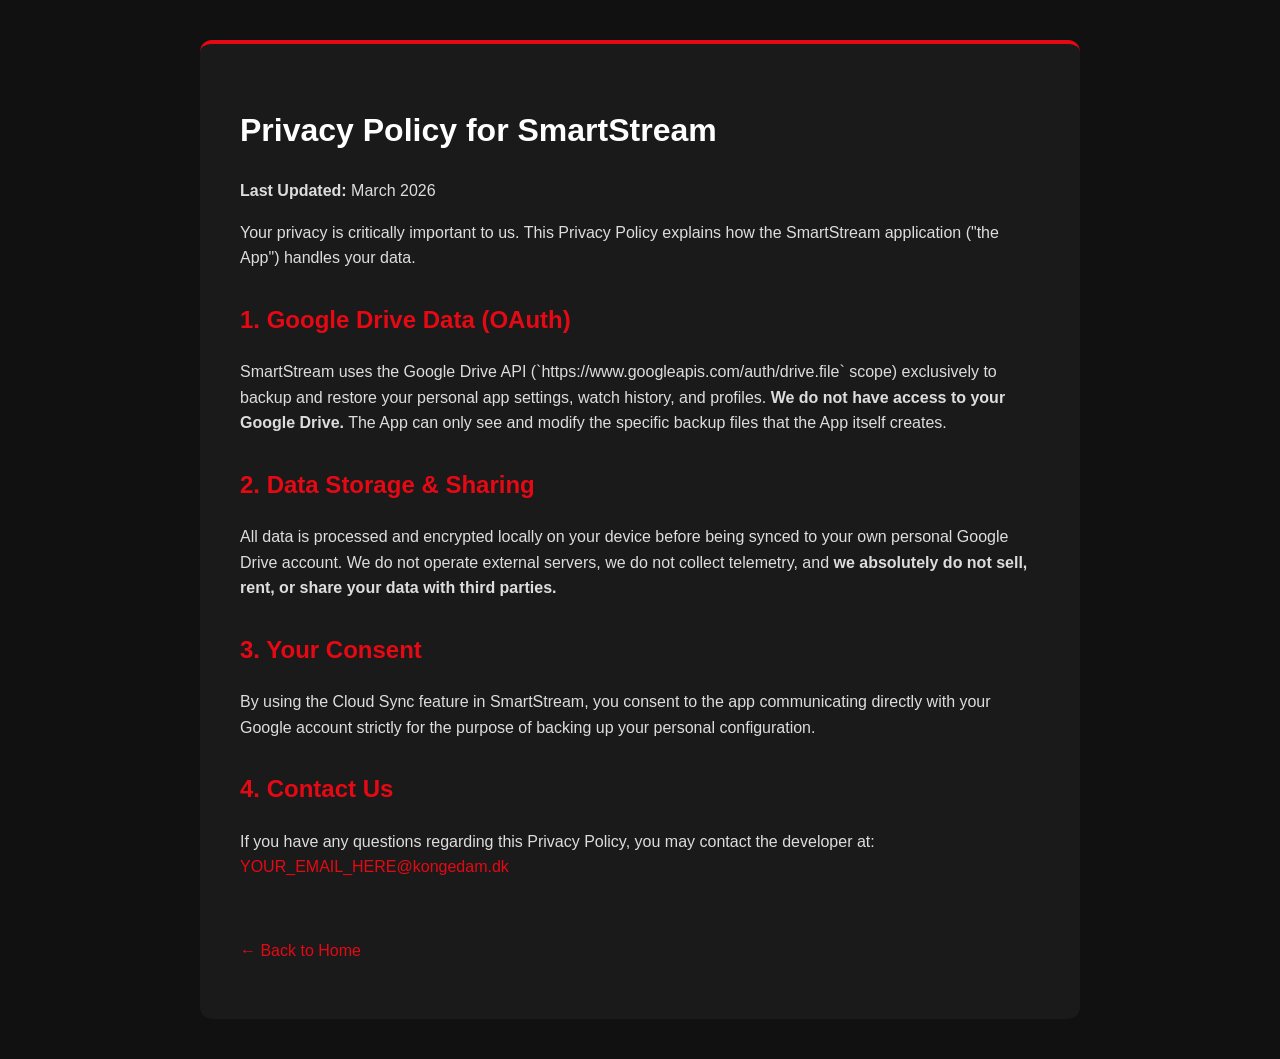
==== privacy-policy.html @ f8021d4a "Add files via upload" ====
<!DOCTYPE html>
<html lang="en">
<head>
    <meta charset="UTF-8">
    <meta name="viewport" content="width=device-width, initial-scale=1.0">
    <title>SmartStream - Privacy Policy</title>
    <style>
        body {
            background-color: #111111;
            color: #dddddd;
            font-family: Arial, sans-serif;
            line-height: 1.6;
            margin: 0;
            padding: 40px 20px;
        }
        .container {
            max-width: 800px;
            margin: 0 auto;
            background-color: #1A1A1A;
            padding: 40px;
            border-radius: 12px;
            border-top: 4px solid #E50914;
        }
        h1 { color: #ffffff; }
        h2 { color: #E50914; margin-top: 30px; }
        a { color: #E50914; text-decoration: none; }
        a:hover { text-decoration: underline; }
    </style>
</head>
<body>

<div class="container">
    <h1>Privacy Policy for SmartStream</h1>
    <p><strong>Last Updated:</strong> March 2026</p>

    <p>Your privacy is critically important to us. This Privacy Policy explains how the SmartStream application ("the App") handles your data.</p>

    <h2>1. Google Drive Data (OAuth)</h2>
    <p>SmartStream uses the Google Drive API (`https://www.googleapis.com/auth/drive.file` scope) exclusively to backup and restore your personal app settings, watch history, and profiles. 
    <strong>We do not have access to your Google Drive.</strong> The App can only see and modify the specific backup files that the App itself creates.</p>

    <h2>2. Data Storage & Sharing</h2>
    <p>All data is processed and encrypted locally on your device before being synced to your own personal Google Drive account. We do not operate external servers, we do not collect telemetry, and <strong>we absolutely do not sell, rent, or share your data with third parties.</strong></p>

    <h2>3. Your Consent</h2>
    <p>By using the Cloud Sync feature in SmartStream, you consent to the app communicating directly with your Google account strictly for the purpose of backing up your personal configuration.</p>

    <h2>4. Contact Us</h2>
    <p>If you have any questions regarding this Privacy Policy, you may contact the developer at: <br>
    <a href="mailto:YOUR_EMAIL_HERE@kongedam.dk">YOUR_EMAIL_HERE@kongedam.dk</a></p>

    <br>
    <p><a href="index.html">&larr; Back to Home</a></p>
</div>

</body>
</html>
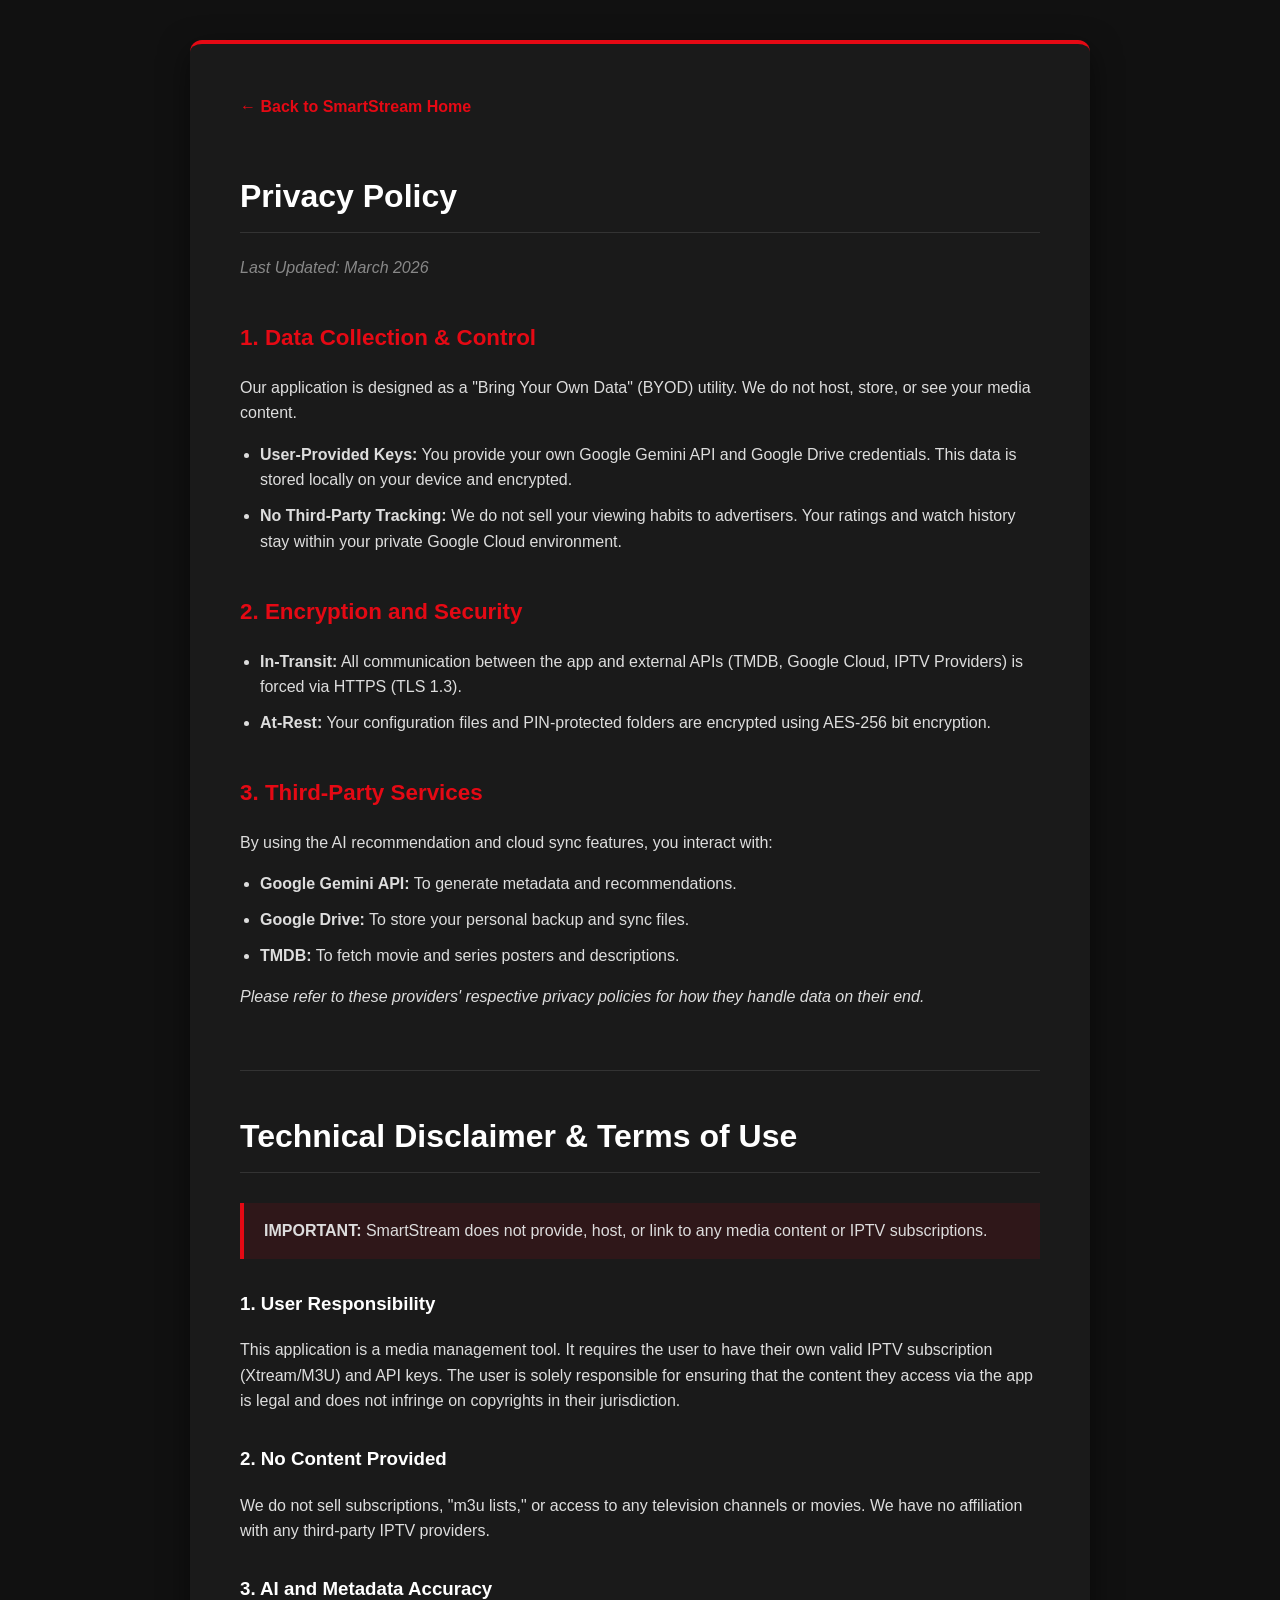
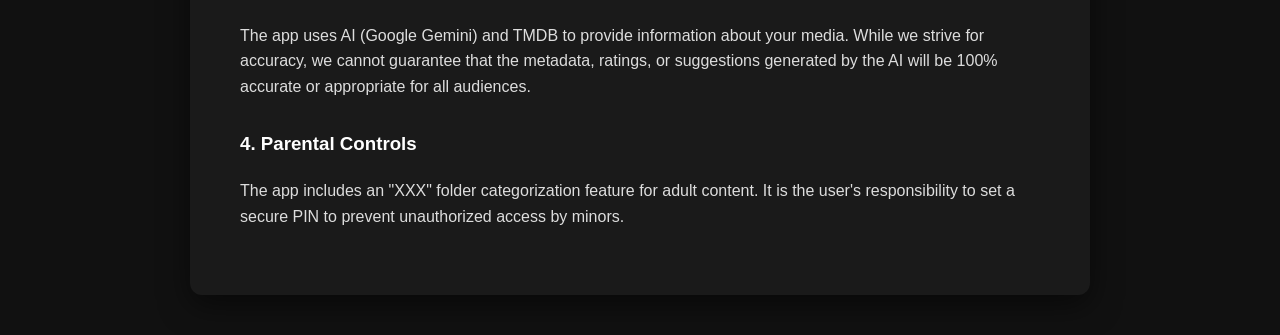
==== commit 73995912: "Add files via upload" ====
--- a/privacy-policy.html
+++ b/privacy-policy.html
@@ -3,12 +3,18 @@
 <head>
     <meta charset="UTF-8">
     <meta name="viewport" content="width=device-width, initial-scale=1.0">
-    <title>SmartStream - Privacy Policy</title>
+    <title>SmartStream | Privacy Policy & Terms</title>
     <style>
+        :root {
+            --bg-color: #111111;
+            --surface-color: #1a1a1a;
+            --primary-color: #E50914;
+            --text-main: #dddddd;
+        }
         body {
-            background-color: #111111;
-            color: #dddddd;
-            font-family: Arial, sans-serif;
+            background-color: var(--bg-color);
+            color: var(--text-main);
+            font-family: -apple-system, BlinkMacSystemFont, 'Segoe UI', Roboto, sans-serif;
             line-height: 1.6;
             margin: 0;
             padding: 40px 20px;
@@ -16,41 +22,80 @@
         .container {
             max-width: 800px;
             margin: 0 auto;
-            background-color: #1A1A1A;
-            padding: 40px;
+            background-color: var(--surface-color);
+            padding: 50px;
             border-radius: 12px;
-            border-top: 4px solid #E50914;
+            border-top: 4px solid var(--primary-color);
+            box-shadow: 0 10px 30px rgba(0,0,0,0.5);
         }
-        h1 { color: #ffffff; }
-        h2 { color: #E50914; margin-top: 30px; }
-        a { color: #E50914; text-decoration: none; }
+        h1 { color: #ffffff; border-bottom: 1px solid #333; padding-bottom: 10px; }
+        h2 { color: var(--primary-color); margin-top: 40px; font-size: 1.4em; }
+        h3 { color: #ffffff; margin-top: 30px; }
+        ul { padding-left: 20px; }
+        li { margin-bottom: 10px; }
+        a { color: var(--primary-color); text-decoration: none; }
         a:hover { text-decoration: underline; }
+        .date { color: #888; font-style: italic; }
+        .header-link { display: inline-block; margin-bottom: 30px; font-weight: bold; }
+        
+        .warning-box {
+            background-color: rgba(229, 9, 20, 0.1);
+            border-left: 4px solid var(--primary-color);
+            padding: 15px 20px;
+            margin: 30px 0;
+        }
     </style>
 </head>
 <body>
 
 <div class="container">
-    <h1>Privacy Policy for SmartStream</h1>
-    <p><strong>Last Updated:</strong> March 2026</p>
+    <a href="index.html" class="header-link">&larr; Back to SmartStream Home</a>
 
-    <p>Your privacy is critically important to us. This Privacy Policy explains how the SmartStream application ("the App") handles your data.</p>
+    <h1>Privacy Policy</h1>
+    <p class="date">Last Updated: March 2026</p>
 
-    <h2>1. Google Drive Data (OAuth)</h2>
-    <p>SmartStream uses the Google Drive API (`https://www.googleapis.com/auth/drive.file` scope) exclusively to backup and restore your personal app settings, watch history, and profiles. 
-    <strong>We do not have access to your Google Drive.</strong> The App can only see and modify the specific backup files that the App itself creates.</p>
+    <h2>1. Data Collection & Control</h2>
+    <p>Our application is designed as a "Bring Your Own Data" (BYOD) utility. We do not host, store, or see your media content.</p>
+    <ul>
+        <li><strong>User-Provided Keys:</strong> You provide your own Google Gemini API and Google Drive credentials. This data is stored locally on your device and encrypted.</li>
+        <li><strong>No Third-Party Tracking:</strong> We do not sell your viewing habits to advertisers. Your ratings and watch history stay within your private Google Cloud environment.</li>
+    </ul>
 
-    <h2>2. Data Storage & Sharing</h2>
-    <p>All data is processed and encrypted locally on your device before being synced to your own personal Google Drive account. We do not operate external servers, we do not collect telemetry, and <strong>we absolutely do not sell, rent, or share your data with third parties.</strong></p>
+    <h2>2. Encryption and Security</h2>
+    <ul>
+        <li><strong>In-Transit:</strong> All communication between the app and external APIs (TMDB, Google Cloud, IPTV Providers) is forced via HTTPS (TLS 1.3).</li>
+        <li><strong>At-Rest:</strong> Your configuration files and PIN-protected folders are encrypted using AES-256 bit encryption.</li>
+    </ul>
 
-    <h2>3. Your Consent</h2>
-    <p>By using the Cloud Sync feature in SmartStream, you consent to the app communicating directly with your Google account strictly for the purpose of backing up your personal configuration.</p>
+    <h2>3. Third-Party Services</h2>
+    <p>By using the AI recommendation and cloud sync features, you interact with:</p>
+    <ul>
+        <li><strong>Google Gemini API:</strong> To generate metadata and recommendations.</li>
+        <li><strong>Google Drive:</strong> To store your personal backup and sync files.</li>
+        <li><strong>TMDB:</strong> To fetch movie and series posters and descriptions.</li>
+    </ul>
+    <p><em>Please refer to these providers' respective privacy policies for how they handle data on their end.</em></p>
 
-    <h2>4. Contact Us</h2>
-    <p>If you have any questions regarding this Privacy Policy, you may contact the developer at: <br>
-    <a href="mailto:YOUR_EMAIL_HERE@kongedam.dk">YOUR_EMAIL_HERE@kongedam.dk</a></p>
+    <hr style="border: 0; border-top: 1px solid #333; margin: 60px 0 40px;">
 
-    <br>
-    <p><a href="index.html">&larr; Back to Home</a></p>
+    <h1>Technical Disclaimer & Terms of Use</h1>
+
+    <div class="warning-box">
+        <strong>IMPORTANT:</strong> SmartStream does not provide, host, or link to any media content or IPTV subscriptions.
+    </div>
+
+    <h3>1. User Responsibility</h3>
+    <p>This application is a media management tool. It requires the user to have their own valid IPTV subscription (Xtream/M3U) and API keys. The user is solely responsible for ensuring that the content they access via the app is legal and does not infringe on copyrights in their jurisdiction.</p>
+
+    <h3>2. No Content Provided</h3>
+    <p>We do not sell subscriptions, "m3u lists," or access to any television channels or movies. We have no affiliation with any third-party IPTV providers.</p>
+
+    <h3>3. AI and Metadata Accuracy</h3>
+    <p>The app uses AI (Google Gemini) and TMDB to provide information about your media. While we strive for accuracy, we cannot guarantee that the metadata, ratings, or suggestions generated by the AI will be 100% accurate or appropriate for all audiences.</p>
+
+    <h3>4. Parental Controls</h3>
+    <p>The app includes an "XXX" folder categorization feature for adult content. It is the user's responsibility to set a secure PIN to prevent unauthorized access by minors.</p>
+
 </div>
 
 </body>
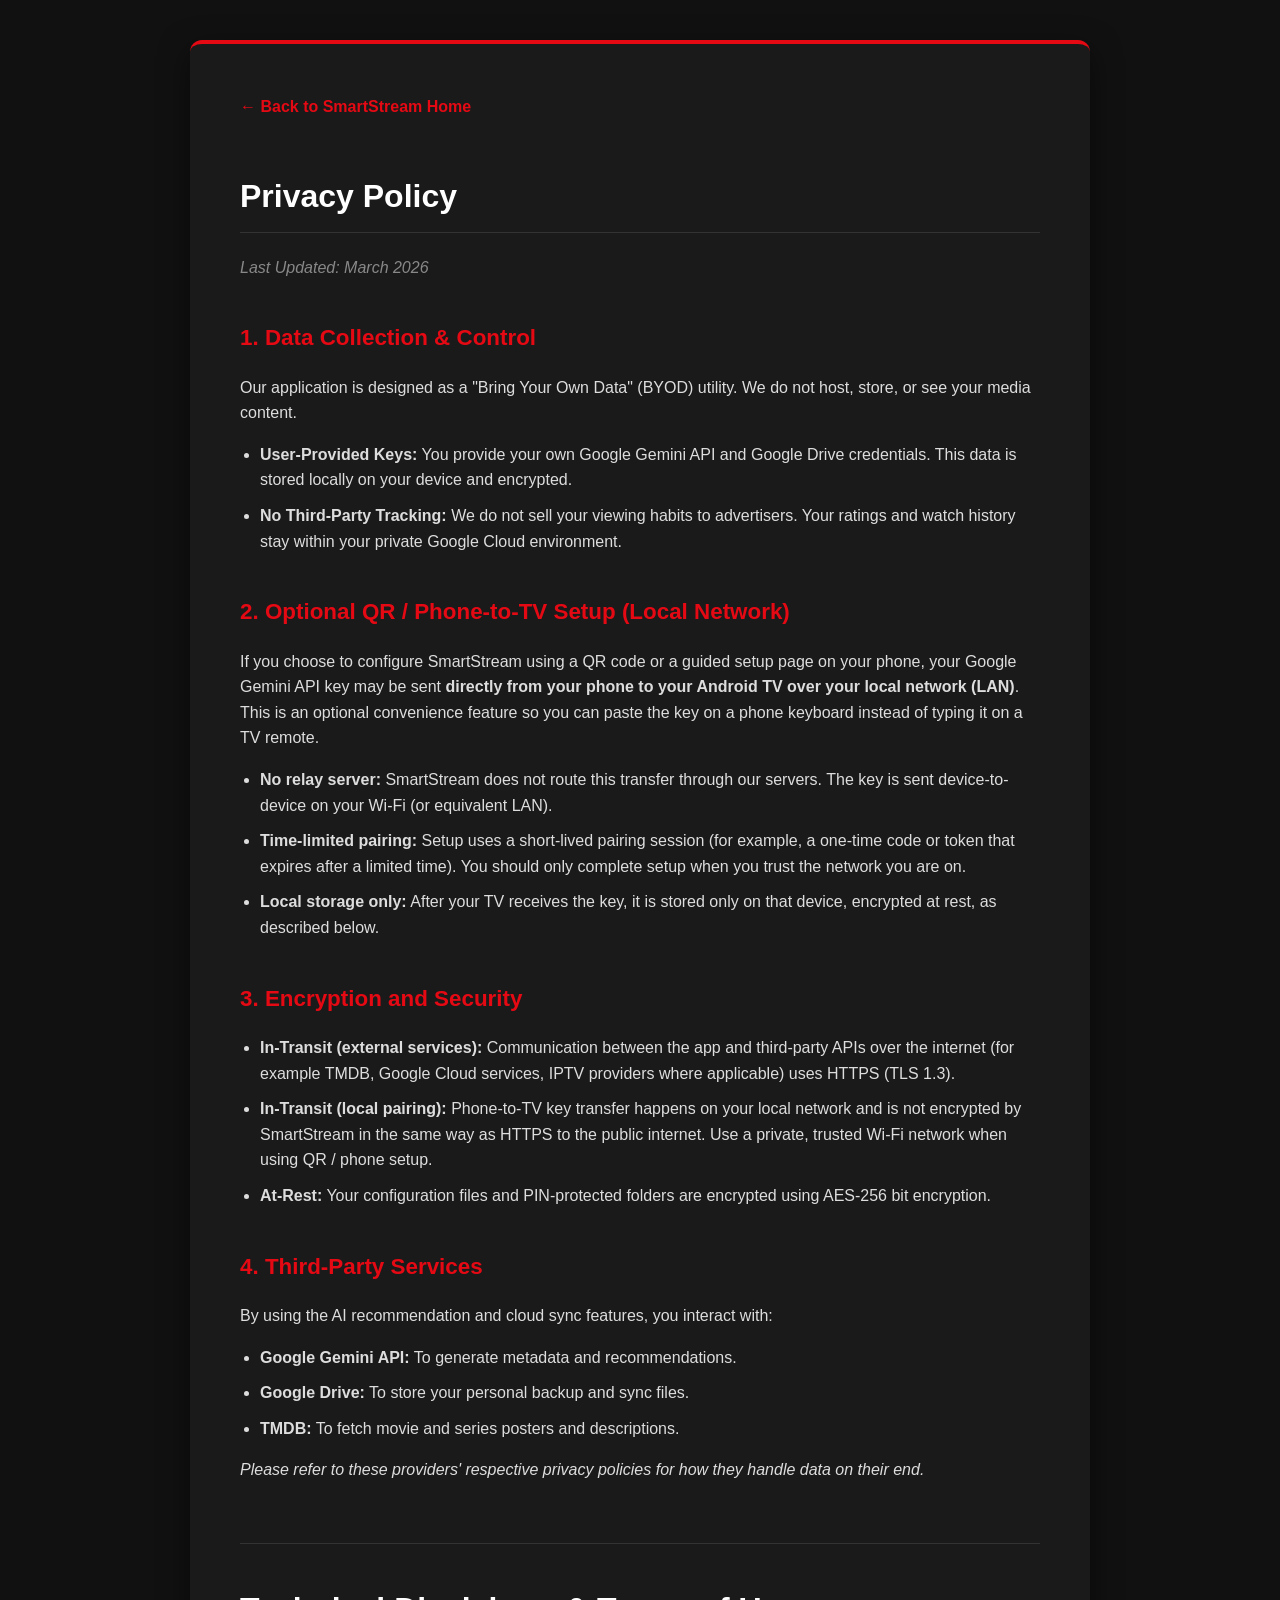
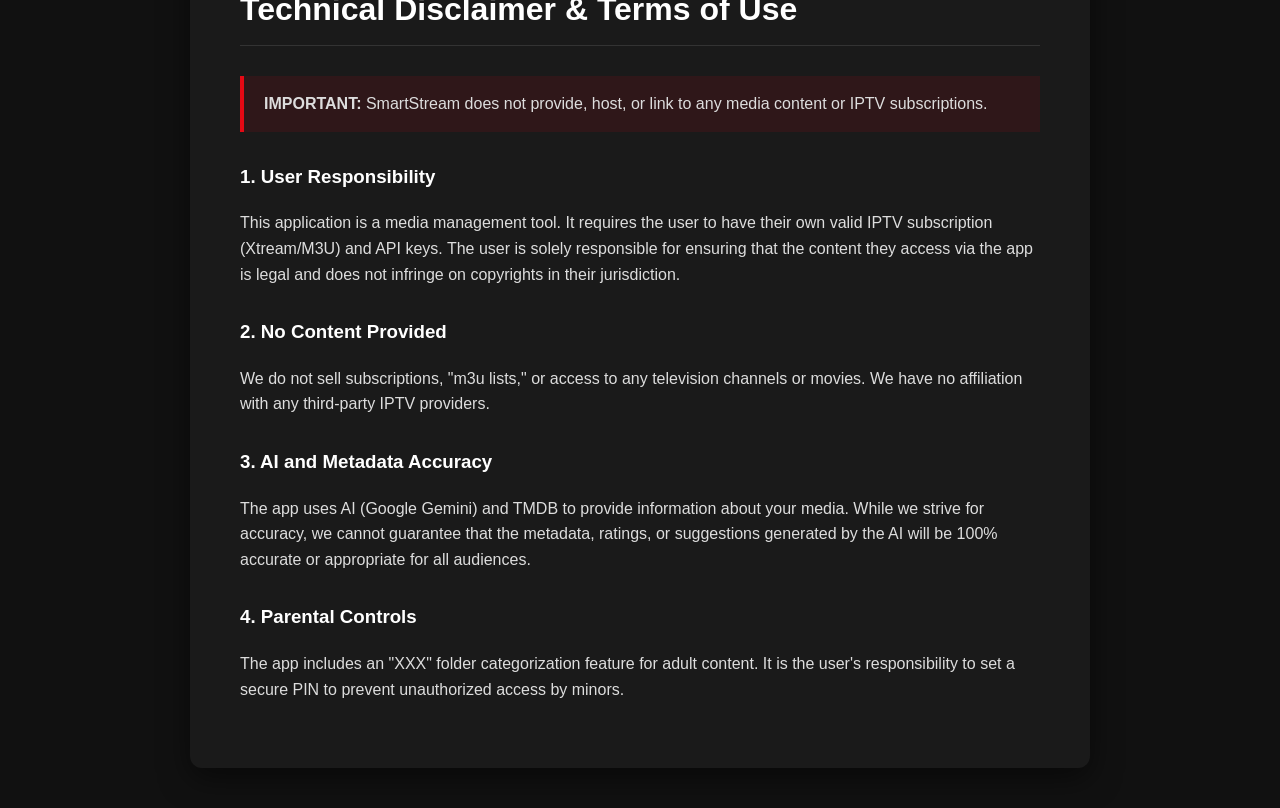
==== commit 756df5ee: "Update privacy-policy.html" ====
--- a/privacy-policy.html
+++ b/privacy-policy.html
@@ -47,27 +47,30 @@
     </style>
 </head>
 <body>
-
 <div class="container">
     <a href="index.html" class="header-link">&larr; Back to SmartStream Home</a>
-
     <h1>Privacy Policy</h1>
     <p class="date">Last Updated: March 2026</p>
-
     <h2>1. Data Collection & Control</h2>
     <p>Our application is designed as a "Bring Your Own Data" (BYOD) utility. We do not host, store, or see your media content.</p>
     <ul>
         <li><strong>User-Provided Keys:</strong> You provide your own Google Gemini API and Google Drive credentials. This data is stored locally on your device and encrypted.</li>
         <li><strong>No Third-Party Tracking:</strong> We do not sell your viewing habits to advertisers. Your ratings and watch history stay within your private Google Cloud environment.</li>
     </ul>
-
-    <h2>2. Encryption and Security</h2>
+    <h2>2. Optional QR / Phone-to-TV Setup (Local Network)</h2>
+    <p>If you choose to configure SmartStream using a QR code or a guided setup page on your phone, your Google Gemini API key may be sent <strong>directly from your phone to your Android TV over your local network (LAN)</strong>. This is an optional convenience feature so you can paste the key on a phone keyboard instead of typing it on a TV remote.</p>
     <ul>
-        <li><strong>In-Transit:</strong> All communication between the app and external APIs (TMDB, Google Cloud, IPTV Providers) is forced via HTTPS (TLS 1.3).</li>
+        <li><strong>No relay server:</strong> SmartStream does not route this transfer through our servers. The key is sent device-to-device on your Wi‑Fi (or equivalent LAN).</li>
+        <li><strong>Time-limited pairing:</strong> Setup uses a short-lived pairing session (for example, a one-time code or token that expires after a limited time). You should only complete setup when you trust the network you are on.</li>
+        <li><strong>Local storage only:</strong> After your TV receives the key, it is stored only on that device, encrypted at rest, as described below.</li>
+    </ul>
+    <h2>3. Encryption and Security</h2>
+    <ul>
+        <li><strong>In-Transit (external services):</strong> Communication between the app and third-party APIs over the internet (for example TMDB, Google Cloud services, IPTV providers where applicable) uses HTTPS (TLS 1.3).</li>
+        <li><strong>In-Transit (local pairing):</strong> Phone-to-TV key transfer happens on your local network and is not encrypted by SmartStream in the same way as HTTPS to the public internet. Use a private, trusted Wi‑Fi network when using QR / phone setup.</li>
         <li><strong>At-Rest:</strong> Your configuration files and PIN-protected folders are encrypted using AES-256 bit encryption.</li>
     </ul>
-
-    <h2>3. Third-Party Services</h2>
+    <h2>4. Third-Party Services</h2>
     <p>By using the AI recommendation and cloud sync features, you interact with:</p>
     <ul>
         <li><strong>Google Gemini API:</strong> To generate metadata and recommendations.</li>
@@ -75,28 +78,19 @@
         <li><strong>TMDB:</strong> To fetch movie and series posters and descriptions.</li>
     </ul>
     <p><em>Please refer to these providers' respective privacy policies for how they handle data on their end.</em></p>
-
     <hr style="border: 0; border-top: 1px solid #333; margin: 60px 0 40px;">
-
     <h1>Technical Disclaimer & Terms of Use</h1>
-
     <div class="warning-box">
         <strong>IMPORTANT:</strong> SmartStream does not provide, host, or link to any media content or IPTV subscriptions.
     </div>
-
     <h3>1. User Responsibility</h3>
     <p>This application is a media management tool. It requires the user to have their own valid IPTV subscription (Xtream/M3U) and API keys. The user is solely responsible for ensuring that the content they access via the app is legal and does not infringe on copyrights in their jurisdiction.</p>
-
     <h3>2. No Content Provided</h3>
     <p>We do not sell subscriptions, "m3u lists," or access to any television channels or movies. We have no affiliation with any third-party IPTV providers.</p>
-
     <h3>3. AI and Metadata Accuracy</h3>
     <p>The app uses AI (Google Gemini) and TMDB to provide information about your media. While we strive for accuracy, we cannot guarantee that the metadata, ratings, or suggestions generated by the AI will be 100% accurate or appropriate for all audiences.</p>
-
     <h3>4. Parental Controls</h3>
     <p>The app includes an "XXX" folder categorization feature for adult content. It is the user's responsibility to set a secure PIN to prevent unauthorized access by minors.</p>
-
 </div>
-
 </body>
-</html>+</html>
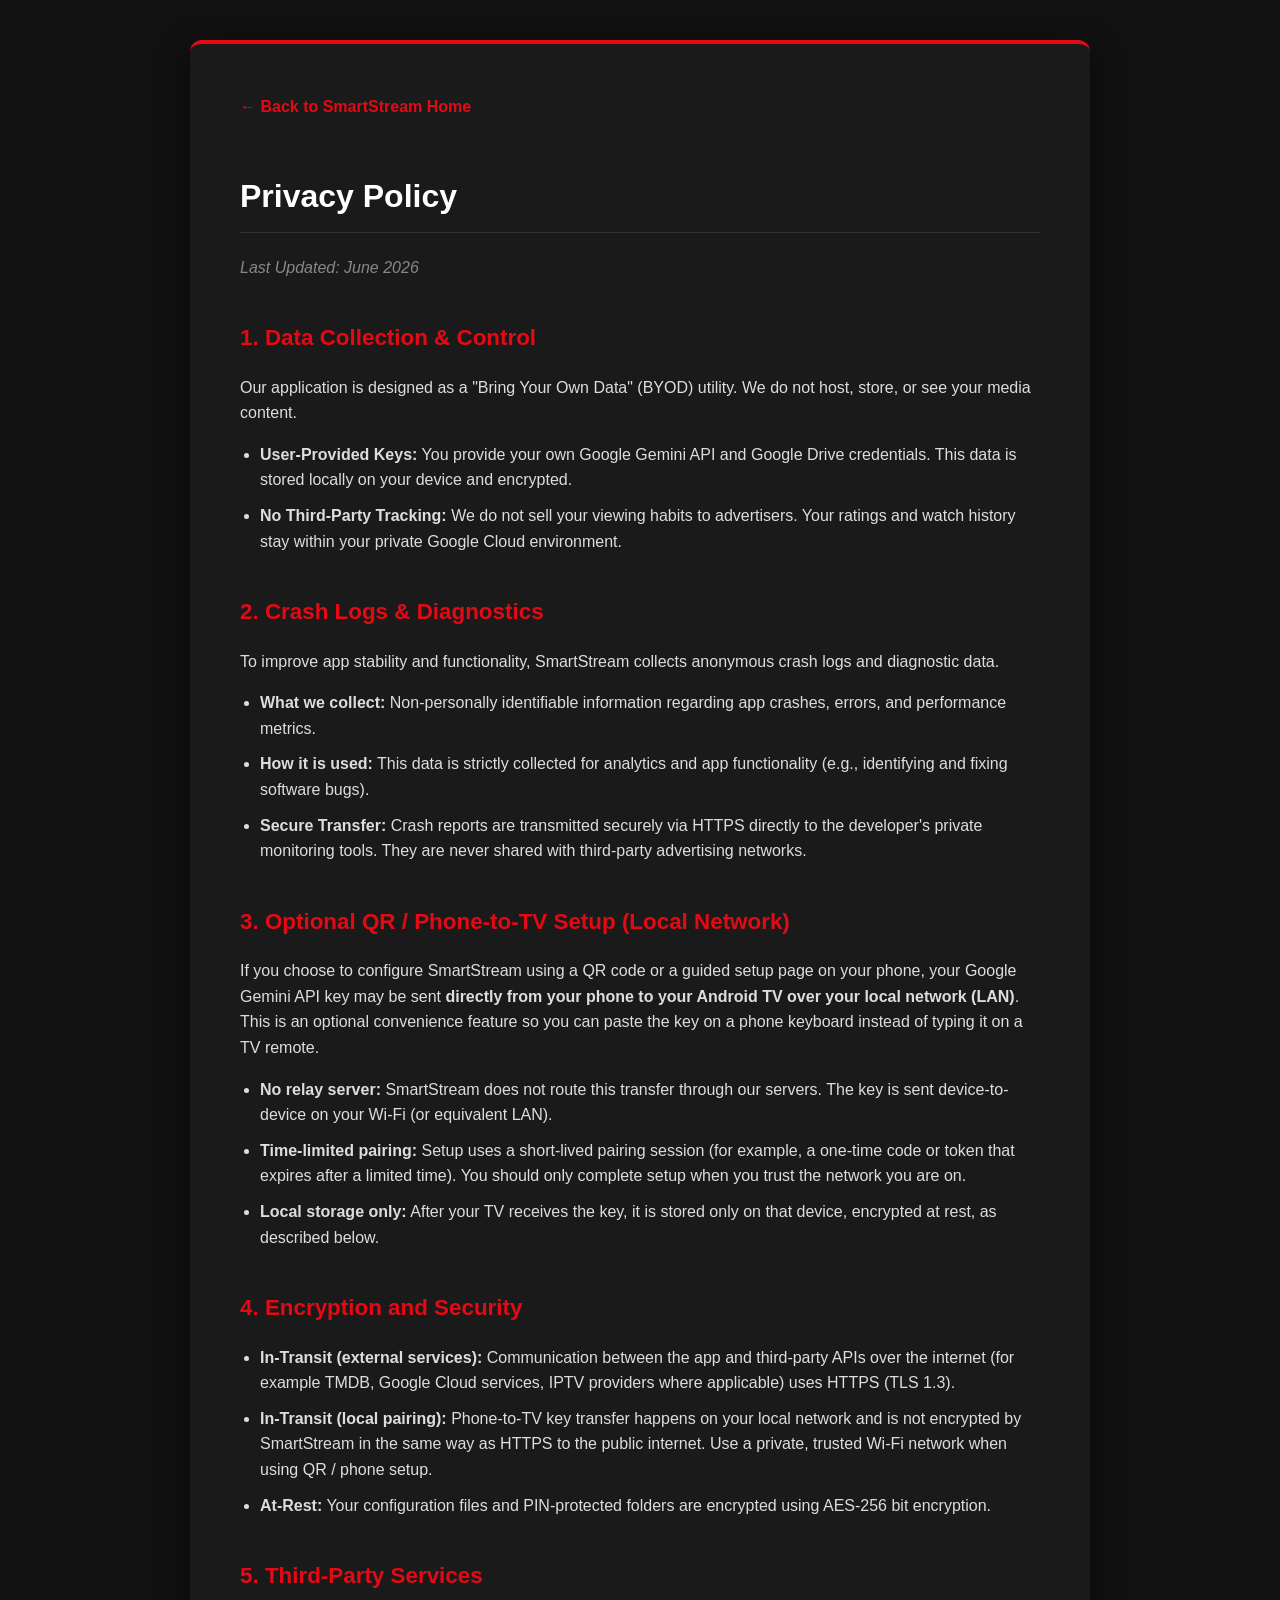
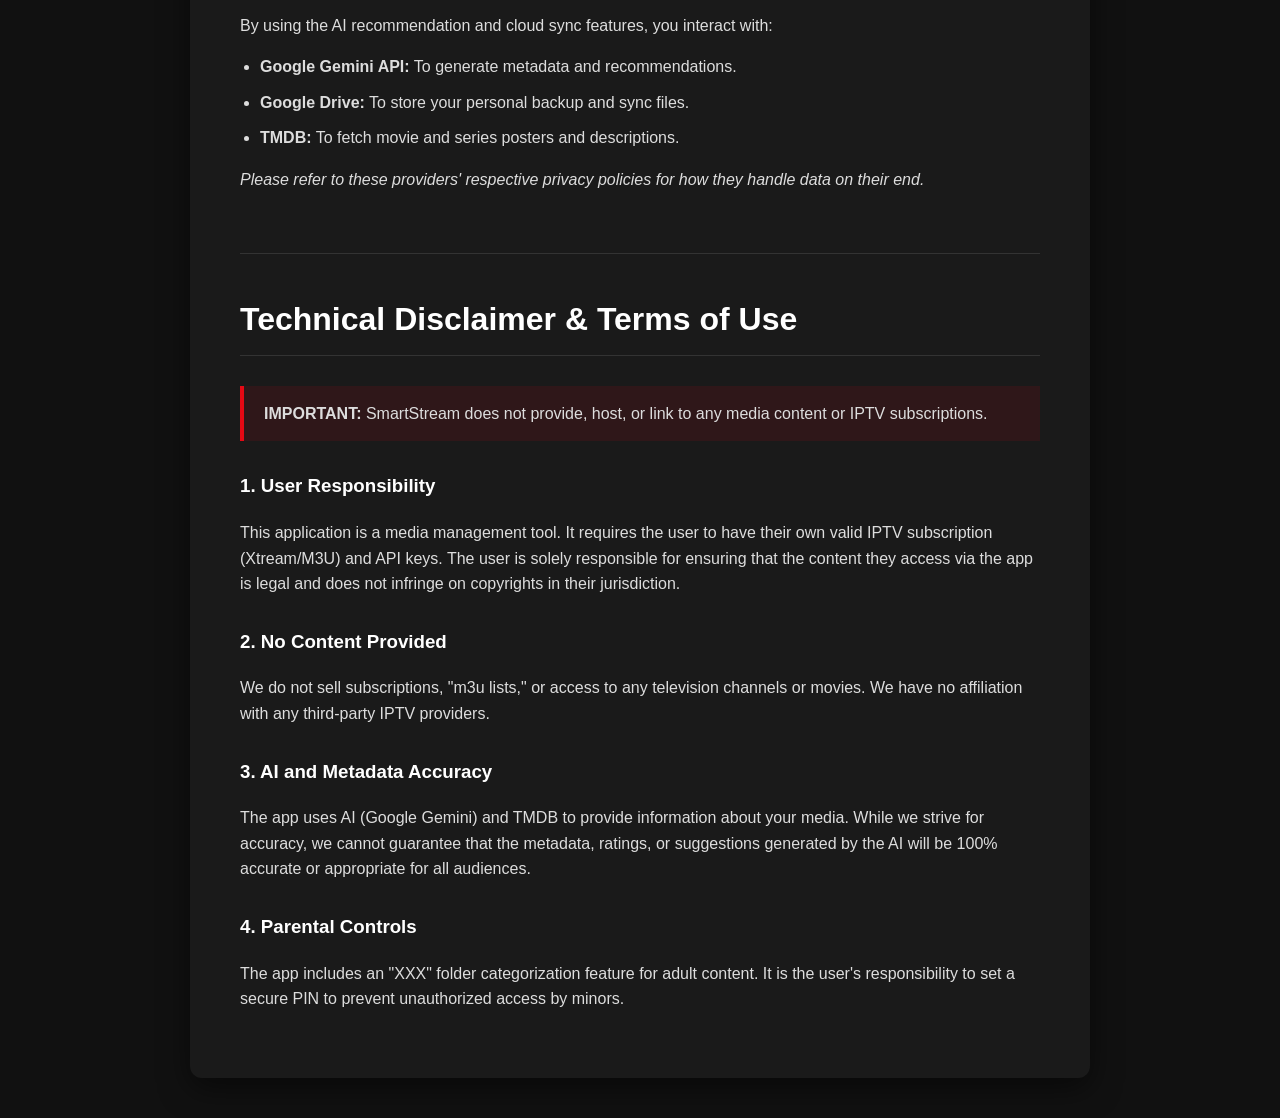
==== commit 16fa6127: "Update privacy-policy.html" ====
--- a/privacy-policy.html
+++ b/privacy-policy.html
@@ -50,27 +50,39 @@
 <div class="container">
     <a href="index.html" class="header-link">&larr; Back to SmartStream Home</a>
     <h1>Privacy Policy</h1>
-    <p class="date">Last Updated: March 2026</p>
+    <p class="date">Last Updated: June 2026</p>
+    
     <h2>1. Data Collection & Control</h2>
     <p>Our application is designed as a "Bring Your Own Data" (BYOD) utility. We do not host, store, or see your media content.</p>
     <ul>
         <li><strong>User-Provided Keys:</strong> You provide your own Google Gemini API and Google Drive credentials. This data is stored locally on your device and encrypted.</li>
         <li><strong>No Third-Party Tracking:</strong> We do not sell your viewing habits to advertisers. Your ratings and watch history stay within your private Google Cloud environment.</li>
     </ul>
-    <h2>2. Optional QR / Phone-to-TV Setup (Local Network)</h2>
+
+    <h2>2. Crash Logs & Diagnostics</h2>
+    <p>To improve app stability and functionality, SmartStream collects anonymous crash logs and diagnostic data.</p>
+    <ul>
+        <li><strong>What we collect:</strong> Non-personally identifiable information regarding app crashes, errors, and performance metrics.</li>
+        <li><strong>How it is used:</strong> This data is strictly collected for analytics and app functionality (e.g., identifying and fixing software bugs).</li>
+        <li><strong>Secure Transfer:</strong> Crash reports are transmitted securely via HTTPS directly to the developer's private monitoring tools. They are never shared with third-party advertising networks.</li>
+    </ul>
+
+    <h2>3. Optional QR / Phone-to-TV Setup (Local Network)</h2>
     <p>If you choose to configure SmartStream using a QR code or a guided setup page on your phone, your Google Gemini API key may be sent <strong>directly from your phone to your Android TV over your local network (LAN)</strong>. This is an optional convenience feature so you can paste the key on a phone keyboard instead of typing it on a TV remote.</p>
     <ul>
         <li><strong>No relay server:</strong> SmartStream does not route this transfer through our servers. The key is sent device-to-device on your Wi‑Fi (or equivalent LAN).</li>
         <li><strong>Time-limited pairing:</strong> Setup uses a short-lived pairing session (for example, a one-time code or token that expires after a limited time). You should only complete setup when you trust the network you are on.</li>
         <li><strong>Local storage only:</strong> After your TV receives the key, it is stored only on that device, encrypted at rest, as described below.</li>
     </ul>
-    <h2>3. Encryption and Security</h2>
+
+    <h2>4. Encryption and Security</h2>
     <ul>
         <li><strong>In-Transit (external services):</strong> Communication between the app and third-party APIs over the internet (for example TMDB, Google Cloud services, IPTV providers where applicable) uses HTTPS (TLS 1.3).</li>
         <li><strong>In-Transit (local pairing):</strong> Phone-to-TV key transfer happens on your local network and is not encrypted by SmartStream in the same way as HTTPS to the public internet. Use a private, trusted Wi‑Fi network when using QR / phone setup.</li>
         <li><strong>At-Rest:</strong> Your configuration files and PIN-protected folders are encrypted using AES-256 bit encryption.</li>
     </ul>
-    <h2>4. Third-Party Services</h2>
+
+    <h2>5. Third-Party Services</h2>
     <p>By using the AI recommendation and cloud sync features, you interact with:</p>
     <ul>
         <li><strong>Google Gemini API:</strong> To generate metadata and recommendations.</li>
@@ -78,17 +90,23 @@
         <li><strong>TMDB:</strong> To fetch movie and series posters and descriptions.</li>
     </ul>
     <p><em>Please refer to these providers' respective privacy policies for how they handle data on their end.</em></p>
+    
     <hr style="border: 0; border-top: 1px solid #333; margin: 60px 0 40px;">
+    
     <h1>Technical Disclaimer & Terms of Use</h1>
     <div class="warning-box">
         <strong>IMPORTANT:</strong> SmartStream does not provide, host, or link to any media content or IPTV subscriptions.
     </div>
+    
     <h3>1. User Responsibility</h3>
     <p>This application is a media management tool. It requires the user to have their own valid IPTV subscription (Xtream/M3U) and API keys. The user is solely responsible for ensuring that the content they access via the app is legal and does not infringe on copyrights in their jurisdiction.</p>
+    
     <h3>2. No Content Provided</h3>
     <p>We do not sell subscriptions, "m3u lists," or access to any television channels or movies. We have no affiliation with any third-party IPTV providers.</p>
+    
     <h3>3. AI and Metadata Accuracy</h3>
     <p>The app uses AI (Google Gemini) and TMDB to provide information about your media. While we strive for accuracy, we cannot guarantee that the metadata, ratings, or suggestions generated by the AI will be 100% accurate or appropriate for all audiences.</p>
+    
     <h3>4. Parental Controls</h3>
     <p>The app includes an "XXX" folder categorization feature for adult content. It is the user's responsibility to set a secure PIN to prevent unauthorized access by minors.</p>
 </div>
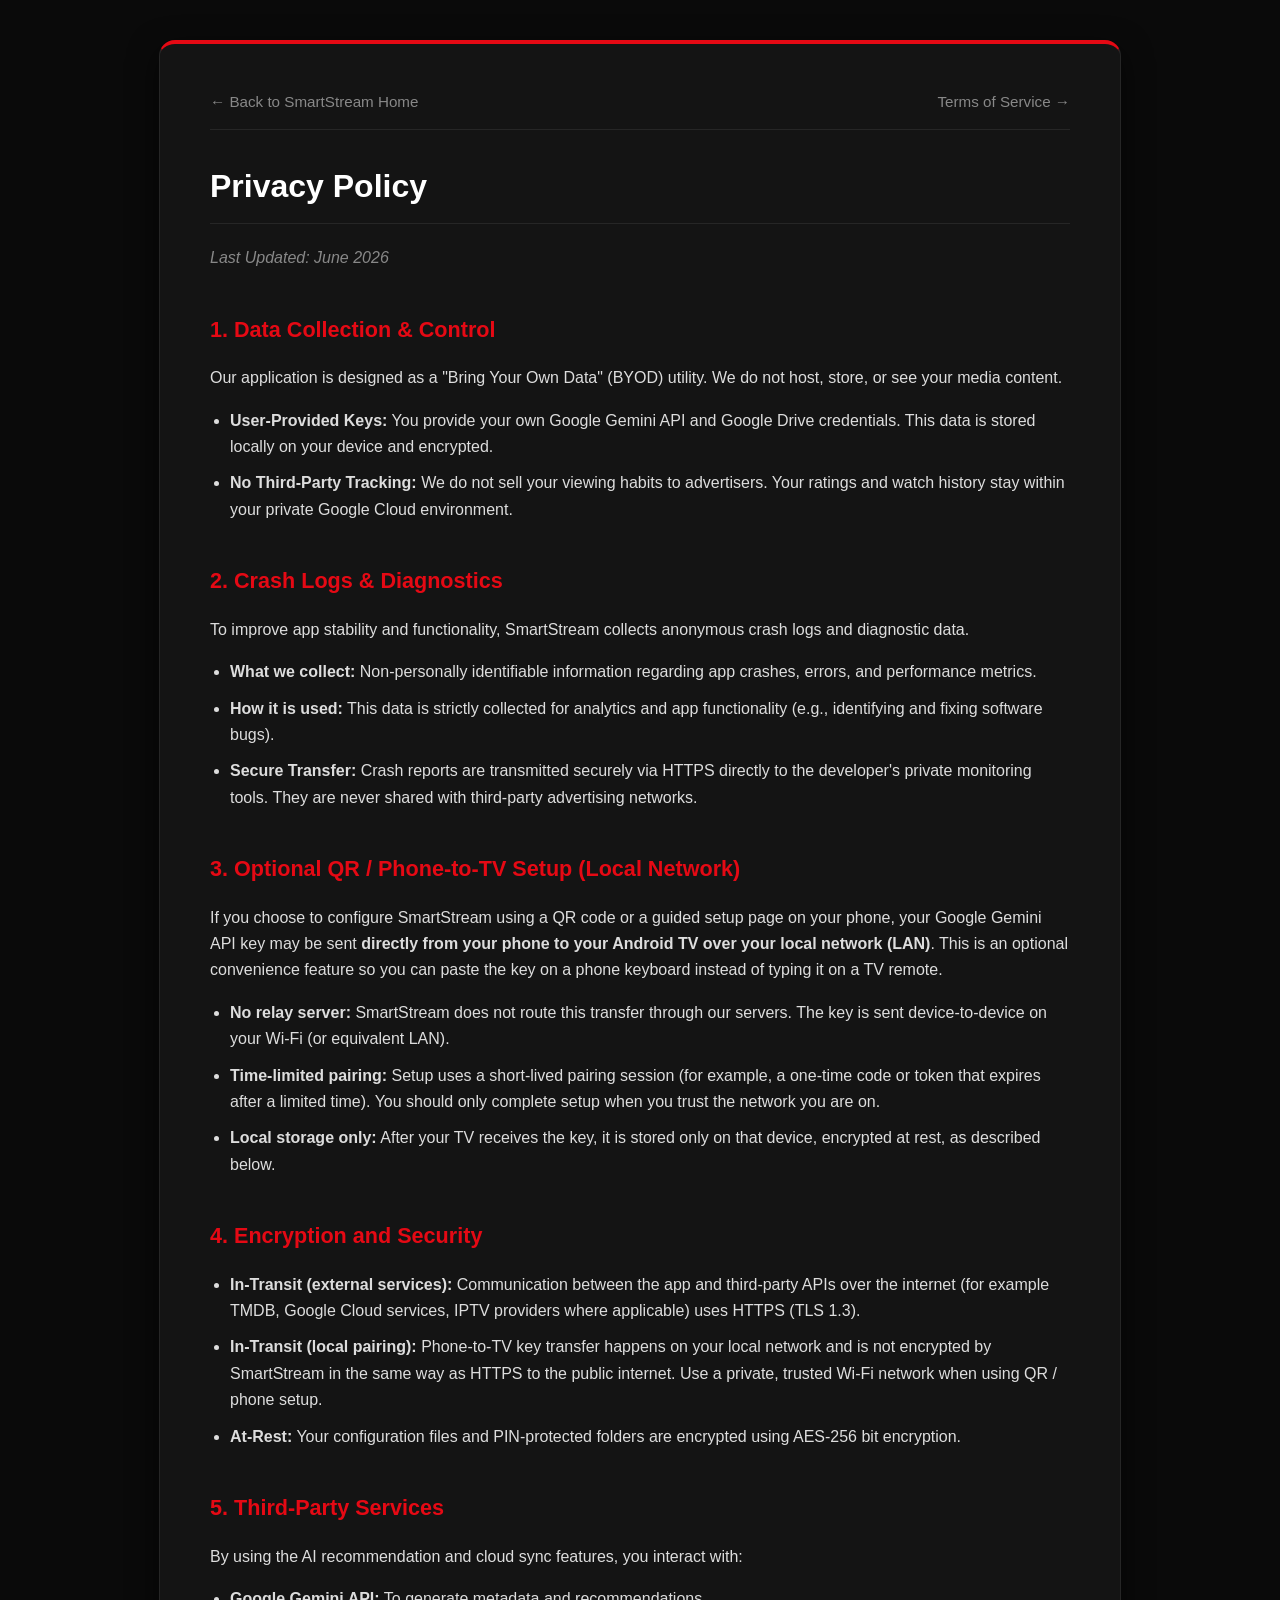
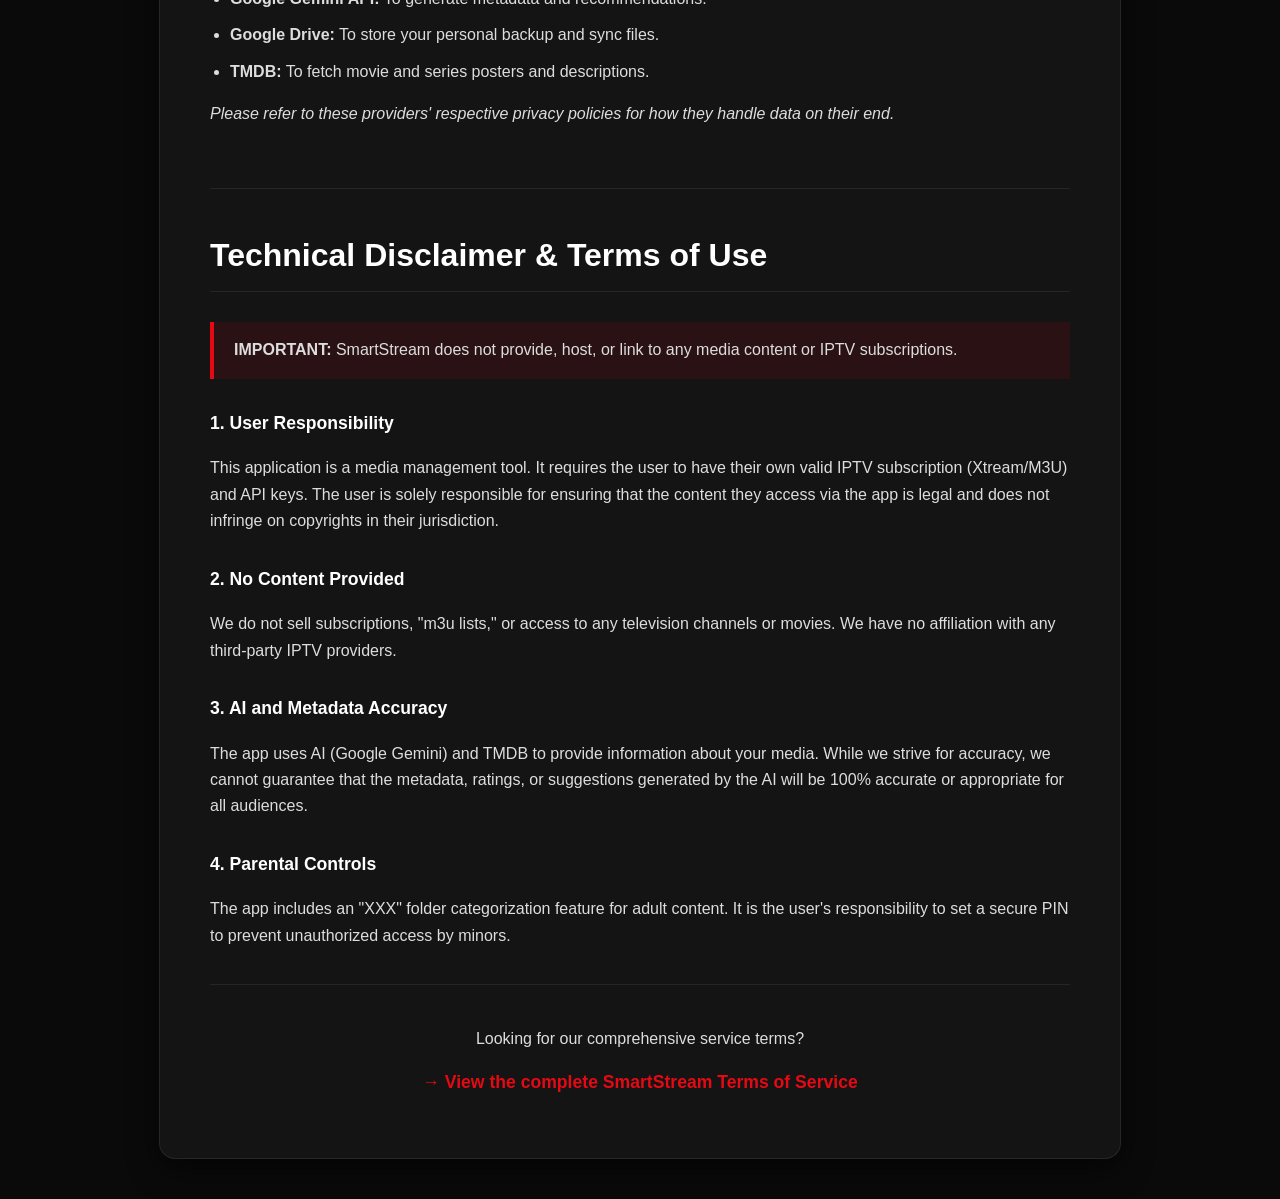
==== commit 311736d8: "feat: add terms of service page and footer links" ====
--- a/privacy-policy.html
+++ b/privacy-policy.html
@@ -1,114 +1,143 @@
-<!DOCTYPE html>
-<html lang="en">
-<head>
-    <meta charset="UTF-8">
-    <meta name="viewport" content="width=device-width, initial-scale=1.0">
-    <title>SmartStream | Privacy Policy & Terms</title>
-    <style>
-        :root {
-            --bg-color: #111111;
-            --surface-color: #1a1a1a;
-            --primary-color: #E50914;
-            --text-main: #dddddd;
-        }
-        body {
-            background-color: var(--bg-color);
-            color: var(--text-main);
-            font-family: -apple-system, BlinkMacSystemFont, 'Segoe UI', Roboto, sans-serif;
-            line-height: 1.6;
-            margin: 0;
-            padding: 40px 20px;
-        }
-        .container {
-            max-width: 800px;
-            margin: 0 auto;
-            background-color: var(--surface-color);
-            padding: 50px;
-            border-radius: 12px;
-            border-top: 4px solid var(--primary-color);
-            box-shadow: 0 10px 30px rgba(0,0,0,0.5);
-        }
-        h1 { color: #ffffff; border-bottom: 1px solid #333; padding-bottom: 10px; }
-        h2 { color: var(--primary-color); margin-top: 40px; font-size: 1.4em; }
-        h3 { color: #ffffff; margin-top: 30px; }
-        ul { padding-left: 20px; }
-        li { margin-bottom: 10px; }
-        a { color: var(--primary-color); text-decoration: none; }
-        a:hover { text-decoration: underline; }
-        .date { color: #888; font-style: italic; }
-        .header-link { display: inline-block; margin-bottom: 30px; font-weight: bold; }
-        
-        .warning-box {
-            background-color: rgba(229, 9, 20, 0.1);
-            border-left: 4px solid var(--primary-color);
-            padding: 15px 20px;
-            margin: 30px 0;
-        }
-    </style>
-</head>
-<body>
-<div class="container">
-    <a href="index.html" class="header-link">&larr; Back to SmartStream Home</a>
-    <h1>Privacy Policy</h1>
-    <p class="date">Last Updated: June 2026</p>
-    
-    <h2>1. Data Collection & Control</h2>
-    <p>Our application is designed as a "Bring Your Own Data" (BYOD) utility. We do not host, store, or see your media content.</p>
-    <ul>
-        <li><strong>User-Provided Keys:</strong> You provide your own Google Gemini API and Google Drive credentials. This data is stored locally on your device and encrypted.</li>
-        <li><strong>No Third-Party Tracking:</strong> We do not sell your viewing habits to advertisers. Your ratings and watch history stay within your private Google Cloud environment.</li>
-    </ul>
-
-    <h2>2. Crash Logs & Diagnostics</h2>
-    <p>To improve app stability and functionality, SmartStream collects anonymous crash logs and diagnostic data.</p>
-    <ul>
-        <li><strong>What we collect:</strong> Non-personally identifiable information regarding app crashes, errors, and performance metrics.</li>
-        <li><strong>How it is used:</strong> This data is strictly collected for analytics and app functionality (e.g., identifying and fixing software bugs).</li>
-        <li><strong>Secure Transfer:</strong> Crash reports are transmitted securely via HTTPS directly to the developer's private monitoring tools. They are never shared with third-party advertising networks.</li>
-    </ul>
-
-    <h2>3. Optional QR / Phone-to-TV Setup (Local Network)</h2>
-    <p>If you choose to configure SmartStream using a QR code or a guided setup page on your phone, your Google Gemini API key may be sent <strong>directly from your phone to your Android TV over your local network (LAN)</strong>. This is an optional convenience feature so you can paste the key on a phone keyboard instead of typing it on a TV remote.</p>
-    <ul>
-        <li><strong>No relay server:</strong> SmartStream does not route this transfer through our servers. The key is sent device-to-device on your Wi‑Fi (or equivalent LAN).</li>
-        <li><strong>Time-limited pairing:</strong> Setup uses a short-lived pairing session (for example, a one-time code or token that expires after a limited time). You should only complete setup when you trust the network you are on.</li>
-        <li><strong>Local storage only:</strong> After your TV receives the key, it is stored only on that device, encrypted at rest, as described below.</li>
-    </ul>
-
-    <h2>4. Encryption and Security</h2>
-    <ul>
-        <li><strong>In-Transit (external services):</strong> Communication between the app and third-party APIs over the internet (for example TMDB, Google Cloud services, IPTV providers where applicable) uses HTTPS (TLS 1.3).</li>
-        <li><strong>In-Transit (local pairing):</strong> Phone-to-TV key transfer happens on your local network and is not encrypted by SmartStream in the same way as HTTPS to the public internet. Use a private, trusted Wi‑Fi network when using QR / phone setup.</li>
-        <li><strong>At-Rest:</strong> Your configuration files and PIN-protected folders are encrypted using AES-256 bit encryption.</li>
-    </ul>
-
-    <h2>5. Third-Party Services</h2>
-    <p>By using the AI recommendation and cloud sync features, you interact with:</p>
-    <ul>
-        <li><strong>Google Gemini API:</strong> To generate metadata and recommendations.</li>
-        <li><strong>Google Drive:</strong> To store your personal backup and sync files.</li>
-        <li><strong>TMDB:</strong> To fetch movie and series posters and descriptions.</li>
-    </ul>
-    <p><em>Please refer to these providers' respective privacy policies for how they handle data on their end.</em></p>
-    
-    <hr style="border: 0; border-top: 1px solid #333; margin: 60px 0 40px;">
-    
-    <h1>Technical Disclaimer & Terms of Use</h1>
-    <div class="warning-box">
-        <strong>IMPORTANT:</strong> SmartStream does not provide, host, or link to any media content or IPTV subscriptions.
-    </div>
-    
-    <h3>1. User Responsibility</h3>
-    <p>This application is a media management tool. It requires the user to have their own valid IPTV subscription (Xtream/M3U) and API keys. The user is solely responsible for ensuring that the content they access via the app is legal and does not infringe on copyrights in their jurisdiction.</p>
-    
-    <h3>2. No Content Provided</h3>
-    <p>We do not sell subscriptions, "m3u lists," or access to any television channels or movies. We have no affiliation with any third-party IPTV providers.</p>
-    
-    <h3>3. AI and Metadata Accuracy</h3>
-    <p>The app uses AI (Google Gemini) and TMDB to provide information about your media. While we strive for accuracy, we cannot guarantee that the metadata, ratings, or suggestions generated by the AI will be 100% accurate or appropriate for all audiences.</p>
-    
-    <h3>4. Parental Controls</h3>
-    <p>The app includes an "XXX" folder categorization feature for adult content. It is the user's responsibility to set a secure PIN to prevent unauthorized access by minors.</p>
-</div>
-</body>
-</html>
+<!DOCTYPE html>
+<html lang="en">
+<head>
+    <meta charset="UTF-8">
+    <meta name="viewport" content="width=device-width, initial-scale=1.0">
+    <title>SmartStream | Privacy Policy</title>
+    <link rel="icon" type="image/png" href="favicon-96x96.png" sizes="96x96" />
+    <link rel="icon" type="image/svg+xml" href="favicon.svg" />
+    <link rel="shortcut icon" href="favicon.ico" />
+    <link rel="apple-touch-icon" sizes="180x180" href="apple-touch-icon.png" />
+    <style>
+        :root {
+            --bg-color: #0a0a0a;
+            --surface-color: #141414;
+            --primary-color: #E50914;
+            --text-main: #dddddd;
+            --border-color: #262626;
+        }
+        body {
+            background-color: var(--bg-color);
+            color: var(--text-main);
+            font-family: -apple-system, BlinkMacSystemFont, 'Segoe UI', Roboto, Inter, sans-serif;
+            line-height: 1.65;
+            margin: 0;
+            padding: 40px 20px;
+        }
+        .container {
+            max-width: 860px;
+            margin: 0 auto;
+            background-color: var(--surface-color);
+            padding: 45px 50px;
+            border-radius: 16px;
+            border: 1px solid var(--border-color);
+            border-top: 4px solid var(--primary-color);
+            box-shadow: 0 10px 30px rgba(0,0,0,0.6);
+        }
+        h1 { color: #ffffff; border-bottom: 1px solid var(--border-color); padding-bottom: 10px; margin-top: 0; }
+        h2 { color: var(--primary-color); margin-top: 40px; font-size: 1.35rem; }
+        h3 { color: #ffffff; margin-top: 30px; font-size: 1.1rem; }
+        ul { padding-left: 20px; }
+        li { margin-bottom: 10px; }
+        a { color: var(--primary-color); text-decoration: none; }
+        a:hover { text-decoration: underline; }
+        .date { color: #888; font-style: italic; }
+        .top-nav {
+            display: flex;
+            justify-content: space-between;
+            align-items: center;
+            margin-bottom: 30px;
+            padding-bottom: 15px;
+            border-bottom: 1px solid var(--border-color);
+        }
+        .top-nav a {
+            color: #888;
+            font-size: 0.95rem;
+            text-decoration: none;
+            transition: color 0.2s;
+        }
+        .top-nav a:hover { color: var(--primary-color); }
+        
+        .warning-box {
+            background-color: rgba(229, 9, 20, 0.1);
+            border-left: 4px solid var(--primary-color);
+            padding: 15px 20px;
+            margin: 30px 0;
+        }
+    </style>
+</head>
+<body>
+<div class="container">
+    <div class="top-nav">
+        <a href="index.html">&larr; Back to SmartStream Home</a>
+        <a href="terms.html">Terms of Service &rarr;</a>
+    </div>
+
+    <h1>Privacy Policy</h1>
+    <p class="date">Last Updated: June 2026</p>
+    
+    <h2>1. Data Collection & Control</h2>
+    <p>Our application is designed as a "Bring Your Own Data" (BYOD) utility. We do not host, store, or see your media content.</p>
+    <ul>
+        <li><strong>User-Provided Keys:</strong> You provide your own Google Gemini API and Google Drive credentials. This data is stored locally on your device and encrypted.</li>
+        <li><strong>No Third-Party Tracking:</strong> We do not sell your viewing habits to advertisers. Your ratings and watch history stay within your private Google Cloud environment.</li>
+    </ul>
+
+    <h2>2. Crash Logs & Diagnostics</h2>
+    <p>To improve app stability and functionality, SmartStream collects anonymous crash logs and diagnostic data.</p>
+    <ul>
+        <li><strong>What we collect:</strong> Non-personally identifiable information regarding app crashes, errors, and performance metrics.</li>
+        <li><strong>How it is used:</strong> This data is strictly collected for analytics and app functionality (e.g., identifying and fixing software bugs).</li>
+        <li><strong>Secure Transfer:</strong> Crash reports are transmitted securely via HTTPS directly to the developer's private monitoring tools. They are never shared with third-party advertising networks.</li>
+    </ul>
+
+    <h2>3. Optional QR / Phone-to-TV Setup (Local Network)</h2>
+    <p>If you choose to configure SmartStream using a QR code or a guided setup page on your phone, your Google Gemini API key may be sent <strong>directly from your phone to your Android TV over your local network (LAN)</strong>. This is an optional convenience feature so you can paste the key on a phone keyboard instead of typing it on a TV remote.</p>
+    <ul>
+        <li><strong>No relay server:</strong> SmartStream does not route this transfer through our servers. The key is sent device-to-device on your Wi‑Fi (or equivalent LAN).</li>
+        <li><strong>Time-limited pairing:</strong> Setup uses a short-lived pairing session (for example, a one-time code or token that expires after a limited time). You should only complete setup when you trust the network you are on.</li>
+        <li><strong>Local storage only:</strong> After your TV receives the key, it is stored only on that device, encrypted at rest, as described below.</li>
+    </ul>
+
+    <h2>4. Encryption and Security</h2>
+    <ul>
+        <li><strong>In-Transit (external services):</strong> Communication between the app and third-party APIs over the internet (for example TMDB, Google Cloud services, IPTV providers where applicable) uses HTTPS (TLS 1.3).</li>
+        <li><strong>In-Transit (local pairing):</strong> Phone-to-TV key transfer happens on your local network and is not encrypted by SmartStream in the same way as HTTPS to the public internet. Use a private, trusted Wi‑Fi network when using QR / phone setup.</li>
+        <li><strong>At-Rest:</strong> Your configuration files and PIN-protected folders are encrypted using AES-256 bit encryption.</li>
+    </ul>
+
+    <h2>5. Third-Party Services</h2>
+    <p>By using the AI recommendation and cloud sync features, you interact with:</p>
+    <ul>
+        <li><strong>Google Gemini API:</strong> To generate metadata and recommendations.</li>
+        <li><strong>Google Drive:</strong> To store your personal backup and sync files.</li>
+        <li><strong>TMDB:</strong> To fetch movie and series posters and descriptions.</li>
+    </ul>
+    <p><em>Please refer to these providers' respective privacy policies for how they handle data on their end.</em></p>
+    
+    <hr style="border: 0; border-top: 1px solid var(--border-color); margin: 60px 0 40px;">
+    
+    <h1>Technical Disclaimer & Terms of Use</h1>
+    <div class="warning-box">
+        <strong>IMPORTANT:</strong> SmartStream does not provide, host, or link to any media content or IPTV subscriptions.
+    </div>
+    
+    <h3>1. User Responsibility</h3>
+    <p>This application is a media management tool. It requires the user to have their own valid IPTV subscription (Xtream/M3U) and API keys. The user is solely responsible for ensuring that the content they access via the app is legal and does not infringe on copyrights in their jurisdiction.</p>
+    
+    <h3>2. No Content Provided</h3>
+    <p>We do not sell subscriptions, "m3u lists," or access to any television channels or movies. We have no affiliation with any third-party IPTV providers.</p>
+    
+    <h3>3. AI and Metadata Accuracy</h3>
+    <p>The app uses AI (Google Gemini) and TMDB to provide information about your media. While we strive for accuracy, we cannot guarantee that the metadata, ratings, or suggestions generated by the AI will be 100% accurate or appropriate for all audiences.</p>
+    
+    <h3>4. Parental Controls</h3>
+    <p>The app includes an "XXX" folder categorization feature for adult content. It is the user's responsibility to set a secure PIN to prevent unauthorized access by minors.</p>
+
+    <div style="margin-top: 35px; padding-top: 25px; border-top: 1px solid var(--border-color); text-align: center;">
+        <p>Looking for our comprehensive service terms?</p>
+        <p><a href="terms.html" style="font-weight: bold; font-size: 1.1rem;">&rarr; View the complete SmartStream Terms of Service</a></p>
+    </div>
+</div>
+</body>
+</html>
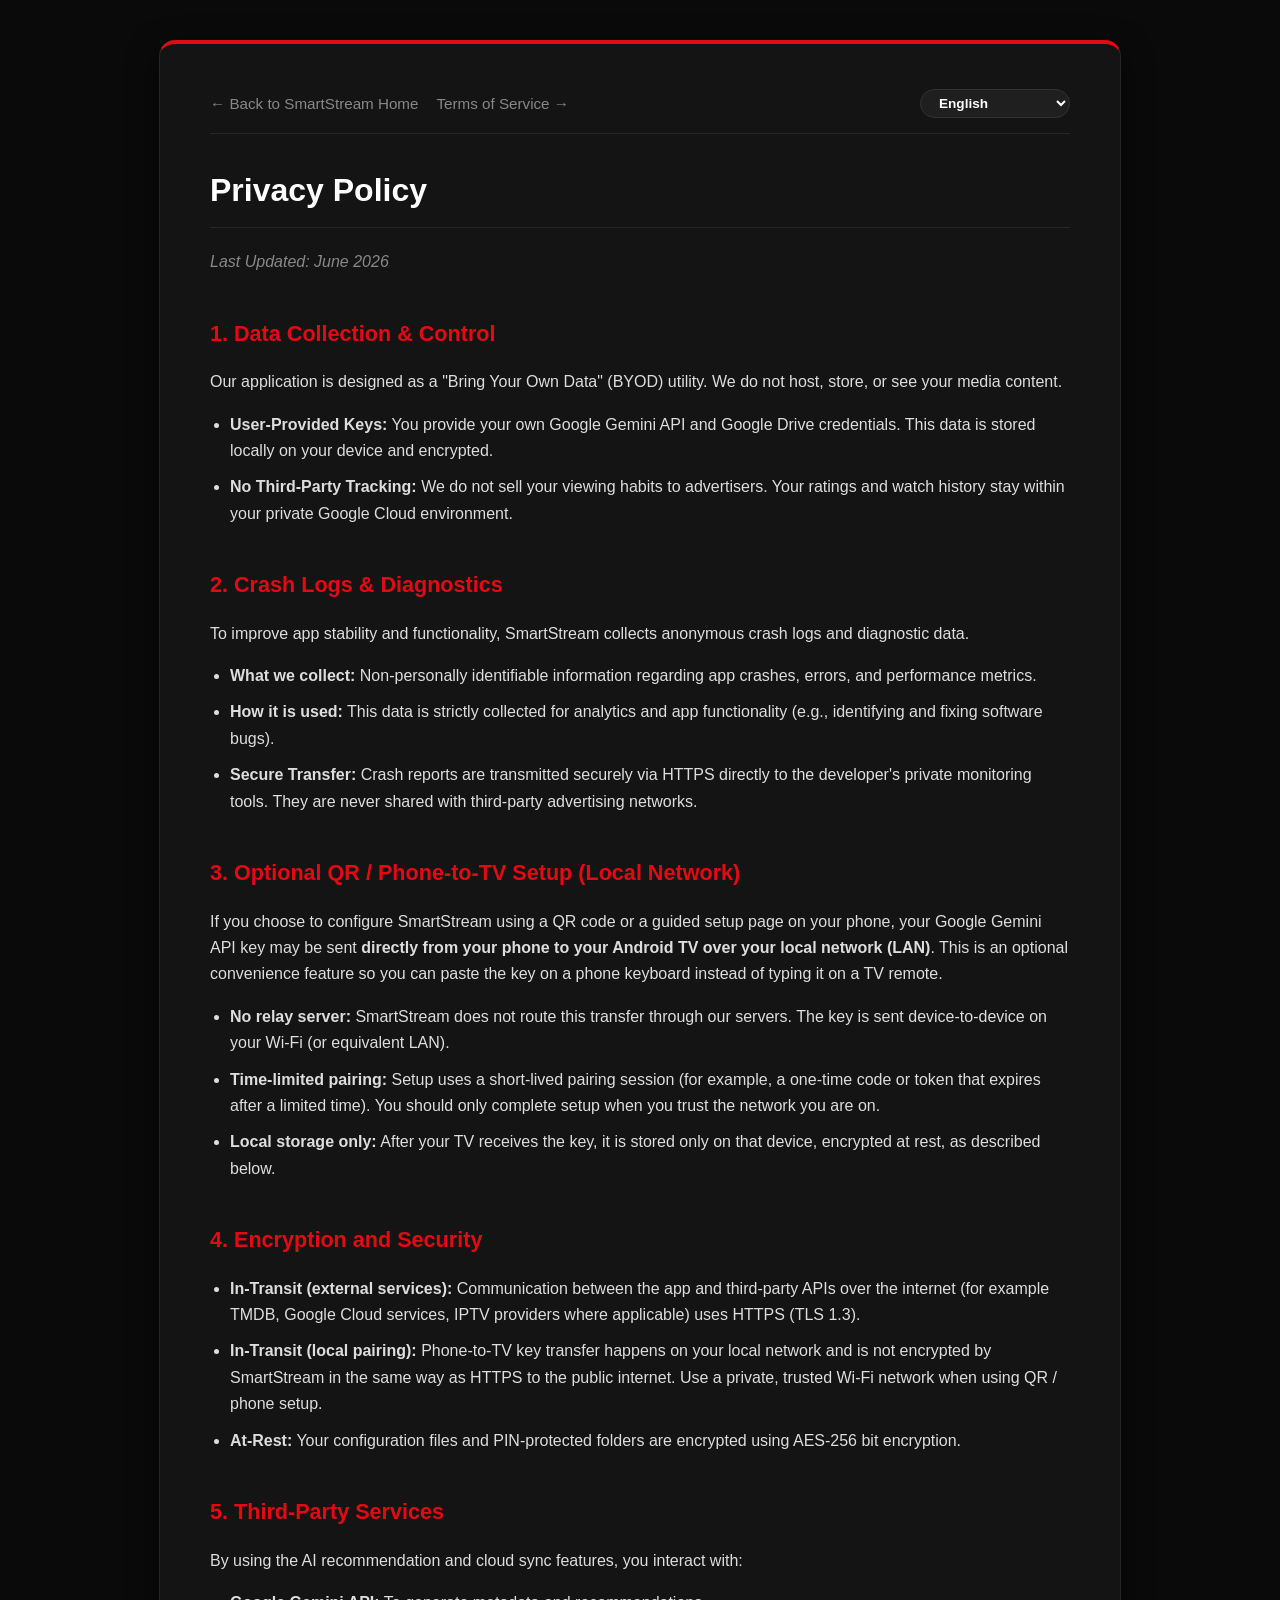
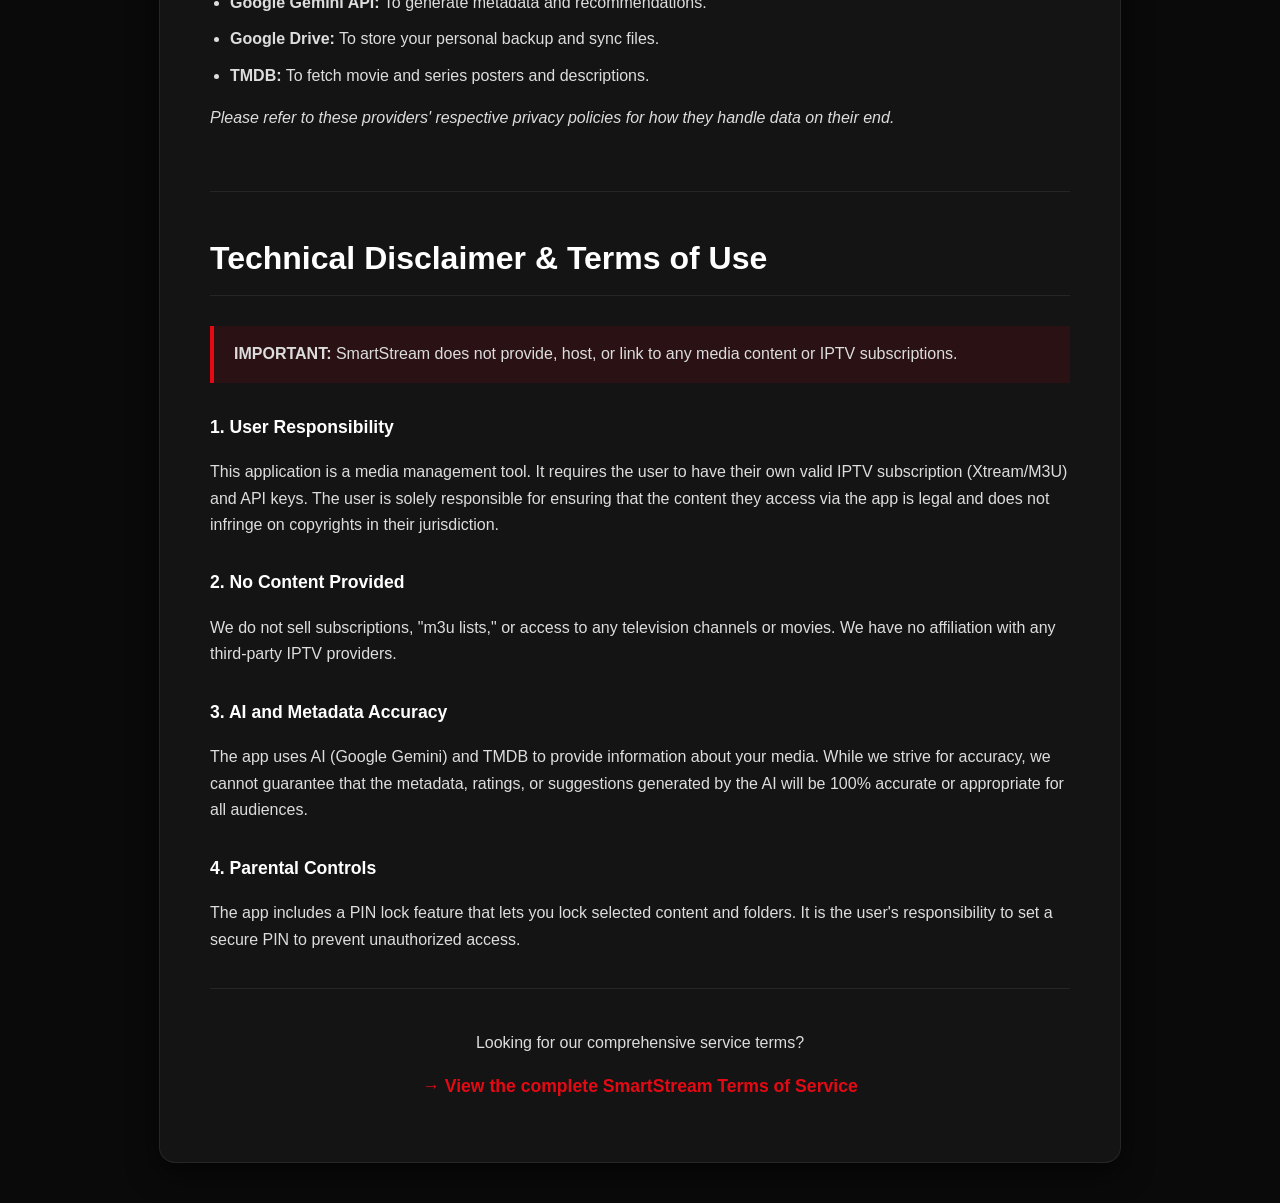
==== commit 80f88ec2: "feat: translate entire website to all 15 supported languages" ====
--- a/privacy-policy.html
+++ b/privacy-policy.html
@@ -46,10 +46,13 @@
             display: flex;
             justify-content: space-between;
             align-items: center;
+            flex-wrap: wrap;
+            gap: 12px;
             margin-bottom: 30px;
             padding-bottom: 15px;
             border-bottom: 1px solid var(--border-color);
         }
+        .nav-links { display: flex; gap: 18px; align-items: center; flex-wrap: wrap; }
         .top-nav a {
             color: #888;
             font-size: 0.95rem;
@@ -57,87 +60,107 @@
             transition: color 0.2s;
         }
         .top-nav a:hover { color: var(--primary-color); }
-        
+        #langSwitch select {
+            background: #1f1f1f;
+            color: #fff;
+            border: 1px solid #333;
+            border-radius: 9999px;
+            padding: 5px 14px;
+            font-size: 0.85rem;
+            font-weight: 600;
+            cursor: pointer;
+        }
+        #langSwitch select:hover { border-color: var(--primary-color); }
         .warning-box {
             background-color: rgba(229, 9, 20, 0.1);
             border-left: 4px solid var(--primary-color);
             padding: 15px 20px;
             margin: 30px 0;
         }
+        @media (max-width: 640px) {
+            body { padding: 20px 12px; }
+            .container { padding: 25px 20px; }
+        }
     </style>
 </head>
-<body>
+<body data-title-key="priv.metaTitle">
 <div class="container">
     <div class="top-nav">
-        <a href="index.html">&larr; Back to SmartStream Home</a>
-        <a href="terms.html">Terms of Service &rarr;</a>
+        <div class="nav-links">
+            <a href="index.html" data-i18n="priv.navHome">&larr; Back to SmartStream Home</a>
+            <a href="terms.html" data-i18n="priv.navTerms">Terms of Service &rarr;</a>
+        </div>
+        <div id="langSwitch"></div>
     </div>
 
-    <h1>Privacy Policy</h1>
-    <p class="date">Last Updated: June 2026</p>
-    
-    <h2>1. Data Collection & Control</h2>
-    <p>Our application is designed as a "Bring Your Own Data" (BYOD) utility. We do not host, store, or see your media content.</p>
+    <h1 data-i18n="priv.h1">Privacy Policy</h1>
+    <p class="date" data-i18n="priv.date">Last Updated: June 2026</p>
+
+    <h2 data-i18n="priv.s1.h">1. Data Collection & Control</h2>
+    <p data-i18n="priv.s1.p">Our application is designed as a "Bring Your Own Data" (BYOD) utility. We do not host, store, or see your media content.</p>
     <ul>
-        <li><strong>User-Provided Keys:</strong> You provide your own Google Gemini API and Google Drive credentials. This data is stored locally on your device and encrypted.</li>
-        <li><strong>No Third-Party Tracking:</strong> We do not sell your viewing habits to advertisers. Your ratings and watch history stay within your private Google Cloud environment.</li>
+        <li data-i18n-html="priv.s1.li1"><strong>User-Provided Keys:</strong> You provide your own Google Gemini API and Google Drive credentials. This data is stored locally on your device and encrypted.</li>
+        <li data-i18n-html="priv.s1.li2"><strong>No Third-Party Tracking:</strong> We do not sell your viewing habits to advertisers. Your ratings and watch history stay within your private Google Cloud environment.</li>
     </ul>
 
-    <h2>2. Crash Logs & Diagnostics</h2>
-    <p>To improve app stability and functionality, SmartStream collects anonymous crash logs and diagnostic data.</p>
+    <h2 data-i18n="priv.s2.h">2. Crash Logs & Diagnostics</h2>
+    <p data-i18n="priv.s2.p">To improve app stability and functionality, SmartStream collects anonymous crash logs and diagnostic data.</p>
     <ul>
-        <li><strong>What we collect:</strong> Non-personally identifiable information regarding app crashes, errors, and performance metrics.</li>
-        <li><strong>How it is used:</strong> This data is strictly collected for analytics and app functionality (e.g., identifying and fixing software bugs).</li>
-        <li><strong>Secure Transfer:</strong> Crash reports are transmitted securely via HTTPS directly to the developer's private monitoring tools. They are never shared with third-party advertising networks.</li>
+        <li data-i18n-html="priv.s2.li1"><strong>What we collect:</strong> Non-personally identifiable information regarding app crashes, errors, and performance metrics.</li>
+        <li data-i18n-html="priv.s2.li2"><strong>How it is used:</strong> This data is strictly collected for analytics and app functionality (e.g., identifying and fixing software bugs).</li>
+        <li data-i18n-html="priv.s2.li3"><strong>Secure Transfer:</strong> Crash reports are transmitted securely via HTTPS directly to the developer's private monitoring tools. They are never shared with third-party advertising networks.</li>
     </ul>
 
-    <h2>3. Optional QR / Phone-to-TV Setup (Local Network)</h2>
-    <p>If you choose to configure SmartStream using a QR code or a guided setup page on your phone, your Google Gemini API key may be sent <strong>directly from your phone to your Android TV over your local network (LAN)</strong>. This is an optional convenience feature so you can paste the key on a phone keyboard instead of typing it on a TV remote.</p>
+    <h2 data-i18n="priv.s3.h">3. Optional QR / Phone-to-TV Setup (Local Network)</h2>
+    <p data-i18n-html="priv.s3.p">If you choose to configure SmartStream using a QR code or a guided setup page on your phone, your Google Gemini API key may be sent <strong>directly from your phone to your Android TV over your local network (LAN)</strong>. This is an optional convenience feature so you can paste the key on a phone keyboard instead of typing it on a TV remote.</p>
     <ul>
-        <li><strong>No relay server:</strong> SmartStream does not route this transfer through our servers. The key is sent device-to-device on your Wi‑Fi (or equivalent LAN).</li>
-        <li><strong>Time-limited pairing:</strong> Setup uses a short-lived pairing session (for example, a one-time code or token that expires after a limited time). You should only complete setup when you trust the network you are on.</li>
-        <li><strong>Local storage only:</strong> After your TV receives the key, it is stored only on that device, encrypted at rest, as described below.</li>
+        <li data-i18n-html="priv.s3.li1"><strong>No relay server:</strong> SmartStream does not route this transfer through our servers. The key is sent device-to-device on your Wi‑Fi (or equivalent LAN).</li>
+        <li data-i18n-html="priv.s3.li2"><strong>Time-limited pairing:</strong> Setup uses a short-lived pairing session (for example, a one-time code or token that expires after a limited time). You should only complete setup when you trust the network you are on.</li>
+        <li data-i18n-html="priv.s3.li3"><strong>Local storage only:</strong> After your TV receives the key, it is stored only on that device, encrypted at rest, as described below.</li>
     </ul>
 
-    <h2>4. Encryption and Security</h2>
+    <h2 data-i18n="priv.s4.h">4. Encryption and Security</h2>
     <ul>
-        <li><strong>In-Transit (external services):</strong> Communication between the app and third-party APIs over the internet (for example TMDB, Google Cloud services, IPTV providers where applicable) uses HTTPS (TLS 1.3).</li>
-        <li><strong>In-Transit (local pairing):</strong> Phone-to-TV key transfer happens on your local network and is not encrypted by SmartStream in the same way as HTTPS to the public internet. Use a private, trusted Wi‑Fi network when using QR / phone setup.</li>
-        <li><strong>At-Rest:</strong> Your configuration files and PIN-protected folders are encrypted using AES-256 bit encryption.</li>
+        <li data-i18n-html="priv.s4.li1"><strong>In-Transit (external services):</strong> Communication between the app and third-party APIs over the internet (for example TMDB, Google Cloud services, IPTV providers where applicable) uses HTTPS (TLS 1.3).</li>
+        <li data-i18n-html="priv.s4.li2"><strong>In-Transit (local pairing):</strong> Phone-to-TV key transfer happens on your local network and is not encrypted by SmartStream in the same way as HTTPS to the public internet. Use a private, trusted Wi‑Fi network when using QR / phone setup.</li>
+        <li data-i18n-html="priv.s4.li3"><strong>At-Rest:</strong> Your configuration files and PIN-protected folders are encrypted using AES-256 bit encryption.</li>
     </ul>
 
-    <h2>5. Third-Party Services</h2>
-    <p>By using the AI recommendation and cloud sync features, you interact with:</p>
+    <h2 data-i18n="priv.s5.h">5. Third-Party Services</h2>
+    <p data-i18n="priv.s5.p">By using the AI recommendation and cloud sync features, you interact with:</p>
     <ul>
-        <li><strong>Google Gemini API:</strong> To generate metadata and recommendations.</li>
-        <li><strong>Google Drive:</strong> To store your personal backup and sync files.</li>
-        <li><strong>TMDB:</strong> To fetch movie and series posters and descriptions.</li>
+        <li data-i18n-html="priv.s5.li1"><strong>Google Gemini API:</strong> To generate metadata and recommendations.</li>
+        <li data-i18n-html="priv.s5.li2"><strong>Google Drive:</strong> To store your personal backup and sync files.</li>
+        <li data-i18n-html="priv.s5.li3"><strong>TMDB:</strong> To fetch movie and series posters and descriptions.</li>
     </ul>
-    <p><em>Please refer to these providers' respective privacy policies for how they handle data on their end.</em></p>
-    
+    <p><em data-i18n="priv.s5.note">Please refer to these providers' respective privacy policies for how they handle data on their end.</em></p>
+
     <hr style="border: 0; border-top: 1px solid var(--border-color); margin: 60px 0 40px;">
-    
-    <h1>Technical Disclaimer & Terms of Use</h1>
-    <div class="warning-box">
+
+    <h1 data-i18n="priv.disc.h1">Technical Disclaimer & Terms of Use</h1>
+    <div class="warning-box" data-i18n-html="priv.disc.warn">
         <strong>IMPORTANT:</strong> SmartStream does not provide, host, or link to any media content or IPTV subscriptions.
     </div>
-    
-    <h3>1. User Responsibility</h3>
-    <p>This application is a media management tool. It requires the user to have their own valid IPTV subscription (Xtream/M3U) and API keys. The user is solely responsible for ensuring that the content they access via the app is legal and does not infringe on copyrights in their jurisdiction.</p>
-    
-    <h3>2. No Content Provided</h3>
-    <p>We do not sell subscriptions, "m3u lists," or access to any television channels or movies. We have no affiliation with any third-party IPTV providers.</p>
-    
-    <h3>3. AI and Metadata Accuracy</h3>
-    <p>The app uses AI (Google Gemini) and TMDB to provide information about your media. While we strive for accuracy, we cannot guarantee that the metadata, ratings, or suggestions generated by the AI will be 100% accurate or appropriate for all audiences.</p>
-    
-    <h3>4. Parental Controls</h3>
-    <p>The app includes an "XXX" folder categorization feature for adult content. It is the user's responsibility to set a secure PIN to prevent unauthorized access by minors.</p>
+
+    <h3 data-i18n="priv.disc.s1.h">1. User Responsibility</h3>
+    <p data-i18n="priv.disc.s1.p">This application is a media management tool. It requires the user to have their own valid IPTV subscription (Xtream/M3U) and API keys. The user is solely responsible for ensuring that the content they access via the app is legal and does not infringe on copyrights in their jurisdiction.</p>
+
+    <h3 data-i18n="priv.disc.s2.h">2. No Content Provided</h3>
+    <p data-i18n="priv.disc.s2.p">We do not sell subscriptions, "m3u lists," or access to any television channels or movies. We have no affiliation with any third-party IPTV providers.</p>
+
+    <h3 data-i18n="priv.disc.s3.h">3. AI and Metadata Accuracy</h3>
+    <p data-i18n="priv.disc.s3.p">The app uses AI (Google Gemini) and TMDB to provide information about your media. While we strive for accuracy, we cannot guarantee that the metadata, ratings, or suggestions generated by the AI will be 100% accurate or appropriate for all audiences.</p>
+
+    <h3 data-i18n="priv.disc.s4.h">4. Parental Controls</h3>
+    <p data-i18n="priv.disc.s4.p">The app includes a PIN lock feature that lets you lock selected content and folders. It is the user's responsibility to set a secure PIN to prevent unauthorized access.</p>
 
     <div style="margin-top: 35px; padding-top: 25px; border-top: 1px solid var(--border-color); text-align: center;">
-        <p>Looking for our comprehensive service terms?</p>
-        <p><a href="terms.html" style="font-weight: bold; font-size: 1.1rem;">&rarr; View the complete SmartStream Terms of Service</a></p>
+        <p data-i18n="priv.cta.p">Looking for our comprehensive service terms?</p>
+        <p><a href="terms.html" style="font-weight: bold; font-size: 1.1rem;" data-i18n="priv.cta.link">&rarr; View the complete SmartStream Terms of Service</a></p>
     </div>
 </div>
+<script src="assets/i18n-legal.js"></script>
+<script src="assets/i18n.js"></script>
+<script src="assets/site.js"></script>
 </body>
 </html>
